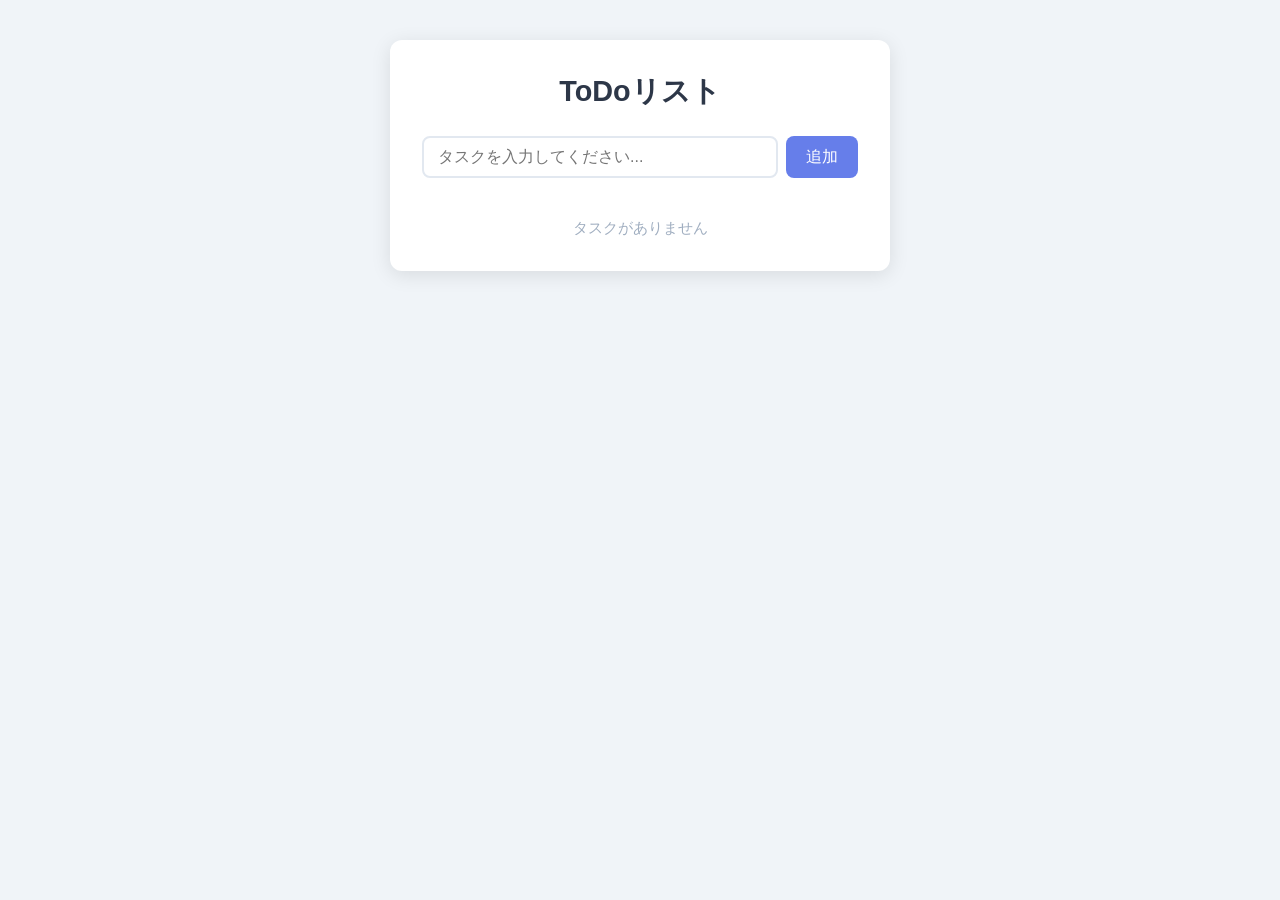
==== index.html @ 4fa1bec3 "ToDoリストアプリを作成 タスクの追加・チェック・削除ができるシンプルなToDoリスト。 localStorageでデータを保存し、ページ再読み込み後も維持される。  https://claude." ====
<!DOCTYPE html>
<html lang="ja">
<head>
  <meta charset="UTF-8">
  <meta name="viewport" content="width=device-width, initial-scale=1.0">
  <title>ToDoリスト</title>
  <link rel="stylesheet" href="style.css">
</head>
<body>
  <div class="container">
    <h1>ToDoリスト</h1>

    <div class="input-area">
      <input type="text" id="task-input" placeholder="タスクを入力してください..." />
      <button id="add-btn">追加</button>
    </div>

    <ul id="task-list"></ul>

    <p class="empty-msg" id="empty-msg">タスクがありません</p>
  </div>

  <script src="app.js"></script>
</body>
</html>
---- style.css ----
* {
  box-sizing: border-box;
  margin: 0;
  padding: 0;
}

body {
  font-family: 'Helvetica Neue', Arial, sans-serif;
  background: #f0f4f8;
  min-height: 100vh;
  display: flex;
  align-items: flex-start;
  justify-content: center;
  padding: 40px 16px;
}

.container {
  background: #fff;
  border-radius: 12px;
  box-shadow: 0 4px 20px rgba(0, 0, 0, 0.1);
  padding: 32px;
  width: 100%;
  max-width: 500px;
}

h1 {
  font-size: 1.8rem;
  color: #2d3748;
  margin-bottom: 24px;
  text-align: center;
}

.input-area {
  display: flex;
  gap: 8px;
  margin-bottom: 24px;
}

#task-input {
  flex: 1;
  padding: 10px 14px;
  border: 2px solid #e2e8f0;
  border-radius: 8px;
  font-size: 1rem;
  outline: none;
  transition: border-color 0.2s;
}

#task-input:focus {
  border-color: #667eea;
}

#add-btn {
  padding: 10px 20px;
  background: #667eea;
  color: #fff;
  border: none;
  border-radius: 8px;
  font-size: 1rem;
  cursor: pointer;
  transition: background 0.2s;
  white-space: nowrap;
}

#add-btn:hover {
  background: #5a67d8;
}

#task-list {
  list-style: none;
  display: flex;
  flex-direction: column;
  gap: 10px;
}

.task-item {
  display: flex;
  align-items: center;
  gap: 12px;
  padding: 12px 14px;
  border: 2px solid #e2e8f0;
  border-radius: 8px;
  transition: background 0.2s, border-color 0.2s;
}

.task-item.done {
  background: #f7fafc;
  border-color: #c6f6d5;
}

.task-item input[type="checkbox"] {
  width: 20px;
  height: 20px;
  accent-color: #48bb78;
  cursor: pointer;
  flex-shrink: 0;
}

.task-text {
  flex: 1;
  font-size: 1rem;
  color: #2d3748;
  word-break: break-word;
  transition: color 0.2s;
}

.task-item.done .task-text {
  text-decoration: line-through;
  color: #a0aec0;
}

.delete-btn {
  background: none;
  border: none;
  color: #cbd5e0;
  font-size: 1.2rem;
  cursor: pointer;
  padding: 2px 6px;
  border-radius: 4px;
  transition: color 0.2s, background 0.2s;
  flex-shrink: 0;
}

.delete-btn:hover {
  color: #e53e3e;
  background: #fff5f5;
}

.empty-msg {
  text-align: center;
  color: #a0aec0;
  font-size: 0.95rem;
  margin-top: 16px;
}
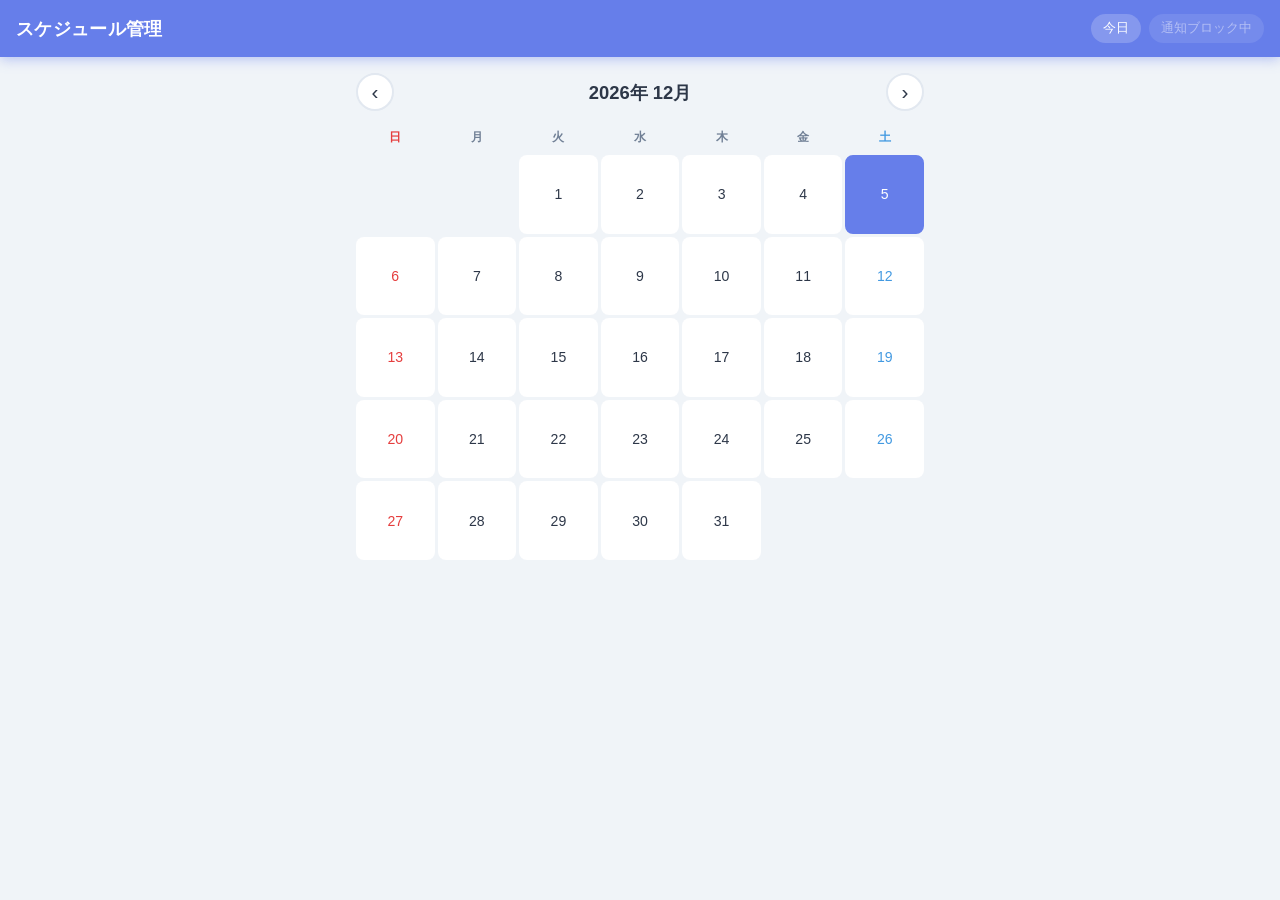
==== commit e51a86fa: "カレンダー機能・PWA・通知機能を追加 - 月カレンダーUI（日付クリックでボトムシート表示） - 1日最大10タスク、通知時刻の設定に対応 - Service Worker によるバックグラウンド通" ====
--- a/index.html
+++ b/index.html
@@ -2,24 +2,83 @@
 <html lang="ja">
 <head>
   <meta charset="UTF-8">
-  <meta name="viewport" content="width=device-width, initial-scale=1.0">
-  <title>ToDoリスト</title>
-  <link rel="stylesheet" href="style.css">
+  <meta name="viewport" content="width=device-width, initial-scale=1.0, viewport-fit=cover">
+  <meta name="theme-color" content="#667eea">
+  <meta name="mobile-web-app-capable" content="yes">
+  <meta name="apple-mobile-web-app-capable" content="yes">
+  <meta name="apple-mobile-web-app-status-bar-style" content="black-translucent">
+  <meta name="apple-mobile-web-app-title" content="スケジュール">
+  <title>スケジュール管理</title>
+  <link rel="stylesheet" href="./style.css">
+  <link rel="manifest" href="./manifest.json">
+  <link rel="apple-touch-icon" href="./icons/icon.svg">
 </head>
 <body>
-  <div class="container">
-    <h1>ToDoリスト</h1>
 
-    <div class="input-area">
-      <input type="text" id="task-input" placeholder="タスクを入力してください..." />
-      <button id="add-btn">追加</button>
+  <!-- Header -->
+  <header class="app-header">
+    <h1>スケジュール管理</h1>
+    <div class="header-actions">
+      <button class="header-btn" id="today-btn">今日</button>
+      <button class="header-btn" id="notify-permission-btn">通知を許可</button>
     </div>
+  </header>
 
-    <ul id="task-list"></ul>
-
-    <p class="empty-msg" id="empty-msg">タスクがありません</p>
+  <!-- PWA install banner -->
+  <div class="install-banner" id="install-banner" style="display:none">
+    <p>ホーム画面に追加してアプリとして使えます</p>
+    <div class="install-banner-actions">
+      <button class="install-btn" id="install-btn">追加する</button>
+      <button class="dismiss-btn" id="dismiss-install" aria-label="閉じる">✕</button>
+    </div>
   </div>
 
-  <script src="app.js"></script>
+  <!-- Calendar -->
+  <main class="calendar-container">
+    <div class="cal-nav">
+      <button class="cal-nav-btn" id="prev-month" aria-label="前の月">&#8249;</button>
+      <span id="cal-title"></span>
+      <button class="cal-nav-btn" id="next-month" aria-label="次の月">&#8250;</button>
+    </div>
+    <div class="cal-grid" id="cal-grid"></div>
+  </main>
+
+  <!-- Overlay -->
+  <div class="panel-overlay" id="panel-overlay"></div>
+
+  <!-- Day panel (bottom sheet) -->
+  <div class="day-panel" id="day-panel" role="dialog" aria-modal="true">
+    <div class="panel-handle"></div>
+    <div class="panel-header">
+      <h2 id="panel-date"></h2>
+      <button class="close-btn" id="close-panel-btn" aria-label="閉じる">✕</button>
+    </div>
+    <div class="panel-body">
+      <p class="task-count" id="task-count"></p>
+      <ul id="day-task-list"></ul>
+      <p class="empty-msg" id="day-empty-msg">タスクがありません</p>
+      <p class="limit-msg" id="limit-msg" style="display:none">タスクは最大10件です</p>
+
+      <div class="add-task-area" id="add-task-area">
+        <div class="input-row">
+          <input
+            type="text"
+            class="task-input"
+            id="new-task-input"
+            placeholder="タスクを入力..."
+            autocomplete="off"
+          />
+          <button class="add-btn" id="add-task-btn">追加</button>
+        </div>
+        <div class="notify-row">
+          <label class="notify-label" for="notify-time-input">🔔 通知時刻</label>
+          <input type="time" class="notify-input" id="notify-time-input" />
+          <span class="notify-hint">（任意）</span>
+        </div>
+      </div>
+    </div>
+  </div>
+
+  <script src="./app.js"></script>
 </body>
 </html>
--- a/style.css
+++ b/style.css
@@ -1,85 +1,395 @@
-* {
+/* ================================================================
+   Reset & Variables
+   ================================================================ */
+*, *::before, *::after {
   box-sizing: border-box;
   margin: 0;
   padding: 0;
 }
 
+:root {
+  --primary:       #667eea;
+  --primary-dark:  #5a67d8;
+  --bg:            #f0f4f8;
+  --white:         #ffffff;
+  --text:          #2d3748;
+  --text-light:    #718096;
+  --border:        #e2e8f0;
+  --success:       #48bb78;
+  --danger:        #e53e3e;
+  --sun:           #e53e3e;
+  --sat:           #4299e1;
+  --radius:        12px;
+  --shadow:        0 4px 20px rgba(0,0,0,0.10);
+}
+
 body {
-  font-family: 'Helvetica Neue', Arial, sans-serif;
-  background: #f0f4f8;
+  font-family: 'Helvetica Neue', Arial, 'Hiragino Sans', 'Yu Gothic', sans-serif;
+  background: var(--bg);
   min-height: 100vh;
-  display: flex;
-  align-items: flex-start;
-  justify-content: center;
-  padding: 40px 16px;
-}
-
-.container {
-  background: #fff;
-  border-radius: 12px;
-  box-shadow: 0 4px 20px rgba(0, 0, 0, 0.1);
-  padding: 32px;
-  width: 100%;
-  max-width: 500px;
-}
-
-h1 {
-  font-size: 1.8rem;
-  color: #2d3748;
-  margin-bottom: 24px;
-  text-align: center;
-}
-
-.input-area {
+  color: var(--text);
+  -webkit-tap-highlight-color: transparent;
+  /* Prevent text selection on calendar tap */
+  user-select: none;
+}
+
+/* ================================================================
+   Header
+   ================================================================ */
+.app-header {
+  position: sticky;
+  top: 0;
+  z-index: 100;
+  background: var(--primary);
+  color: var(--white);
+  display: flex;
+  align-items: center;
+  justify-content: space-between;
+  padding: 14px 16px;
+  padding-top: calc(14px + env(safe-area-inset-top));
+  box-shadow: 0 2px 12px rgba(102, 126, 234, 0.45);
+}
+
+.app-header h1 {
+  font-size: 1.1rem;
+  font-weight: 700;
+  letter-spacing: 0.02em;
+}
+
+.header-actions {
   display: flex;
   gap: 8px;
-  margin-bottom: 24px;
-}
-
-#task-input {
-  flex: 1;
-  padding: 10px 14px;
-  border: 2px solid #e2e8f0;
-  border-radius: 8px;
-  font-size: 1rem;
-  outline: none;
-  transition: border-color 0.2s;
-}
-
-#task-input:focus {
-  border-color: #667eea;
-}
-
-#add-btn {
-  padding: 10px 20px;
-  background: #667eea;
-  color: #fff;
+}
+
+.header-btn {
+  background: rgba(255, 255, 255, 0.2);
+  color: var(--white);
   border: none;
-  border-radius: 8px;
-  font-size: 1rem;
+  padding: 6px 12px;
+  border-radius: 20px;
+  font-size: 0.8rem;
+  font-family: inherit;
   cursor: pointer;
   transition: background 0.2s;
   white-space: nowrap;
 }
 
-#add-btn:hover {
-  background: #5a67d8;
-}
-
-#task-list {
+.header-btn:hover,
+.header-btn:active {
+  background: rgba(255, 255, 255, 0.35);
+}
+
+.header-btn.active {
+  background: rgba(255, 255, 255, 0.92);
+  color: var(--primary);
+  font-weight: 700;
+}
+
+.header-btn:disabled {
+  opacity: 0.5;
+  cursor: not-allowed;
+}
+
+/* ================================================================
+   Install Banner
+   ================================================================ */
+.install-banner {
+  display: flex;
+  align-items: center;
+  justify-content: space-between;
+  gap: 12px;
+  margin: 12px 16px 0;
+  padding: 12px 16px;
+  background: linear-gradient(135deg, var(--primary), var(--primary-dark));
+  color: var(--white);
+  border-radius: var(--radius);
+  font-size: 0.88rem;
+  line-height: 1.4;
+}
+
+.install-banner-actions {
+  display: flex;
+  align-items: center;
+  gap: 8px;
+  flex-shrink: 0;
+}
+
+.install-btn {
+  background: var(--white);
+  color: var(--primary);
+  border: none;
+  padding: 7px 14px;
+  border-radius: 20px;
+  font-size: 0.82rem;
+  font-weight: 700;
+  font-family: inherit;
+  cursor: pointer;
+  white-space: nowrap;
+  transition: opacity 0.2s;
+}
+
+.install-btn:hover { opacity: 0.9; }
+
+.dismiss-btn {
+  background: none;
+  border: none;
+  color: rgba(255, 255, 255, 0.8);
+  font-size: 1.1rem;
+  cursor: pointer;
+  padding: 4px;
+  line-height: 1;
+}
+
+/* ================================================================
+   Calendar Container
+   ================================================================ */
+.calendar-container {
+  padding: 16px;
+  max-width: 600px;
+  margin: 0 auto;
+}
+
+.cal-nav {
+  display: flex;
+  align-items: center;
+  justify-content: space-between;
+  margin-bottom: 12px;
+}
+
+#cal-title {
+  font-size: 1.15rem;
+  font-weight: 700;
+  color: var(--text);
+}
+
+.cal-nav-btn {
+  background: var(--white);
+  border: 2px solid var(--border);
+  width: 38px;
+  height: 38px;
+  border-radius: 50%;
+  font-size: 1.3rem;
+  line-height: 1;
+  cursor: pointer;
+  display: flex;
+  align-items: center;
+  justify-content: center;
+  color: var(--text);
+  transition: border-color 0.2s, color 0.2s;
+}
+
+.cal-nav-btn:hover,
+.cal-nav-btn:active {
+  border-color: var(--primary);
+  color: var(--primary);
+}
+
+/* ================================================================
+   Calendar Grid
+   ================================================================ */
+.cal-grid {
+  display: grid;
+  grid-template-columns: repeat(7, 1fr);
+  gap: 3px;
+}
+
+.day-header {
+  text-align: center;
+  font-size: 0.78rem;
+  font-weight: 600;
+  color: var(--text-light);
+  padding: 6px 0;
+}
+
+.day-header.sun { color: var(--sun); }
+.day-header.sat { color: var(--sat); }
+
+.cal-day {
+  aspect-ratio: 1 / 1;
+  display: flex;
+  flex-direction: column;
+  align-items: center;
+  justify-content: center;
+  gap: 3px;
+  border-radius: 8px;
+  cursor: pointer;
+  background: var(--white);
+  border: 2px solid transparent;
+  transition: background 0.15s, border-color 0.15s;
+}
+
+.cal-day:hover,
+.cal-day:active {
+  background: #ebf4ff;
+  border-color: var(--primary);
+}
+
+.cal-day.empty {
+  background: transparent;
+  cursor: default;
+  border-color: transparent;
+  pointer-events: none;
+}
+
+.cal-day.today {
+  background: var(--primary);
+  border-color: var(--primary);
+}
+
+.cal-day.selected:not(.today) {
+  border-color: var(--primary);
+  background: #ebf4ff;
+}
+
+.cal-day.today.selected {
+  background: var(--primary-dark);
+  border-color: var(--primary-dark);
+}
+
+.day-num {
+  font-size: 0.88rem;
+  color: var(--text);
+  line-height: 1;
+  font-weight: 500;
+}
+
+.cal-day.sun .day-num { color: var(--sun); }
+.cal-day.sat .day-num { color: var(--sat); }
+.cal-day.today .day-num { color: var(--white) !important; }
+
+.task-dot {
+  width: 5px;
+  height: 5px;
+  border-radius: 50%;
+  background: var(--primary);
+  flex-shrink: 0;
+}
+
+.task-dot.all-done { background: var(--success); }
+.cal-day.today .task-dot { background: rgba(255,255,255,0.8); }
+
+/* ================================================================
+   Overlay
+   ================================================================ */
+.panel-overlay {
+  position: fixed;
+  inset: 0;
+  background: rgba(0, 0, 0, 0.45);
+  z-index: 200;
+  opacity: 0;
+  pointer-events: none;
+  transition: opacity 0.3s;
+}
+
+.panel-overlay.open {
+  opacity: 1;
+  pointer-events: auto;
+}
+
+/* ================================================================
+   Day Panel — Mobile bottom sheet
+   ================================================================ */
+.day-panel {
+  position: fixed;
+  bottom: 0;
+  left: 0;
+  right: 0;
+  z-index: 300;
+  background: var(--white);
+  border-radius: 20px 20px 0 0;
+  transform: translateY(100%);
+  transition: transform 0.35s cubic-bezier(0.32, 0.72, 0, 1);
+  max-height: 88vh;
+  display: flex;
+  flex-direction: column;
+  /* Account for notch / home indicator */
+  padding-bottom: env(safe-area-inset-bottom);
+}
+
+.day-panel.open {
+  transform: translateY(0);
+}
+
+.panel-handle {
+  width: 40px;
+  height: 4px;
+  background: var(--border);
+  border-radius: 2px;
+  margin: 10px auto 0;
+  flex-shrink: 0;
+}
+
+.panel-header {
+  display: flex;
+  align-items: center;
+  justify-content: space-between;
+  padding: 14px 20px 12px;
+  border-bottom: 1px solid var(--border);
+  flex-shrink: 0;
+}
+
+.panel-header h2 {
+  font-size: 1rem;
+  font-weight: 700;
+  color: var(--text);
+}
+
+.close-btn {
+  width: 32px;
+  height: 32px;
+  border-radius: 50%;
+  border: none;
+  background: var(--border);
+  color: var(--text-light);
+  font-size: 1rem;
+  cursor: pointer;
+  display: flex;
+  align-items: center;
+  justify-content: center;
+  transition: background 0.2s;
+  flex-shrink: 0;
+}
+
+.close-btn:hover,
+.close-btn:active {
+  background: #cbd5e0;
+}
+
+.panel-body {
+  overflow-y: auto;
+  flex: 1;
+  padding: 12px 20px 20px;
+  -webkit-overflow-scrolling: touch;
+}
+
+/* ================================================================
+   Task Count
+   ================================================================ */
+.task-count {
+  font-size: 0.8rem;
+  color: var(--text-light);
+  text-align: right;
+  margin-bottom: 10px;
+}
+
+/* ================================================================
+   Task List
+   ================================================================ */
+#day-task-list {
   list-style: none;
   display: flex;
   flex-direction: column;
+  gap: 8px;
+}
+
+.task-item {
+  display: flex;
+  align-items: center;
   gap: 10px;
-}
-
-.task-item {
-  display: flex;
-  align-items: center;
-  gap: 12px;
-  padding: 12px 14px;
-  border: 2px solid #e2e8f0;
-  border-radius: 8px;
+  padding: 11px 12px;
+  border: 2px solid var(--border);
+  border-radius: 10px;
+  background: var(--white);
   transition: background 0.2s, border-color 0.2s;
 }
 
@@ -91,22 +401,38 @@
 .task-item input[type="checkbox"] {
   width: 20px;
   height: 20px;
-  accent-color: #48bb78;
-  cursor: pointer;
-  flex-shrink: 0;
+  accent-color: var(--success);
+  cursor: pointer;
+  flex-shrink: 0;
+}
+
+.task-text-wrap {
+  flex: 1;
+  min-width: 0;
 }
 
 .task-text {
-  flex: 1;
-  font-size: 1rem;
-  color: #2d3748;
+  display: block;
+  font-size: 0.95rem;
+  color: var(--text);
   word-break: break-word;
-  transition: color 0.2s;
+  user-select: text;
 }
 
 .task-item.done .task-text {
   text-decoration: line-through;
-  color: #a0aec0;
+  color: var(--text-light);
+}
+
+.notify-time-tag {
+  display: block;
+  font-size: 0.75rem;
+  color: var(--primary);
+  margin-top: 2px;
+}
+
+.task-item.done .notify-time-tag {
+  color: var(--text-light);
 }
 
 .delete-btn {
@@ -115,20 +441,147 @@
   color: #cbd5e0;
   font-size: 1.2rem;
   cursor: pointer;
-  padding: 2px 6px;
-  border-radius: 4px;
+  padding: 4px 6px;
+  border-radius: 6px;
+  flex-shrink: 0;
+  line-height: 1;
   transition: color 0.2s, background 0.2s;
-  flex-shrink: 0;
-}
-
-.delete-btn:hover {
-  color: #e53e3e;
+}
+
+.delete-btn:hover,
+.delete-btn:active {
+  color: var(--danger);
   background: #fff5f5;
 }
 
 .empty-msg {
   text-align: center;
-  color: #a0aec0;
+  color: var(--text-light);
+  font-size: 0.9rem;
+  padding: 24px 0 8px;
+}
+
+.limit-msg {
+  text-align: center;
+  color: var(--danger);
+  font-size: 0.85rem;
+  padding: 10px;
+  background: #fff5f5;
+  border-radius: 8px;
+  margin-bottom: 8px;
+}
+
+/* ================================================================
+   Add Task Form
+   ================================================================ */
+.add-task-area {
+  display: flex;
+  flex-direction: column;
+  gap: 8px;
+  margin-top: 14px;
+  padding-top: 14px;
+  border-top: 1px solid var(--border);
+}
+
+.input-row {
+  display: flex;
+  gap: 8px;
+}
+
+.task-input {
+  flex: 1;
+  padding: 10px 14px;
+  border: 2px solid var(--border);
+  border-radius: 8px;
+  font-size: 1rem;
+  font-family: inherit;
+  color: var(--text);
+  outline: none;
+  transition: border-color 0.2s;
+  user-select: text;
+}
+
+.task-input:focus {
+  border-color: var(--primary);
+}
+
+.add-btn {
+  padding: 10px 18px;
+  background: var(--primary);
+  color: var(--white);
+  border: none;
+  border-radius: 8px;
   font-size: 0.95rem;
-  margin-top: 16px;
-}
+  font-family: inherit;
+  font-weight: 600;
+  cursor: pointer;
+  white-space: nowrap;
+  transition: background 0.2s;
+}
+
+.add-btn:hover,
+.add-btn:active {
+  background: var(--primary-dark);
+}
+
+.notify-row {
+  display: flex;
+  align-items: center;
+  gap: 8px;
+  flex-wrap: wrap;
+}
+
+.notify-label {
+  font-size: 0.85rem;
+  color: var(--text-light);
+  white-space: nowrap;
+}
+
+.notify-input {
+  flex: 1;
+  min-width: 120px;
+  padding: 8px 10px;
+  border: 2px solid var(--border);
+  border-radius: 8px;
+  font-size: 0.95rem;
+  font-family: inherit;
+  color: var(--text);
+  outline: none;
+  transition: border-color 0.2s;
+}
+
+.notify-input:focus {
+  border-color: var(--primary);
+}
+
+.notify-hint {
+  font-size: 0.78rem;
+  color: var(--text-light);
+}
+
+/* ================================================================
+   Desktop — show panel as a centered modal instead of bottom sheet
+   ================================================================ */
+@media (min-width: 600px) {
+  .day-panel {
+    bottom: auto;
+    top: 50%;
+    left: 50%;
+    right: auto;
+    width: 90%;
+    max-width: 460px;
+    max-height: 80vh;
+    border-radius: 16px;
+    transform: translate(-50%, -44%) scale(0.94);
+    opacity: 0;
+    transition: transform 0.3s cubic-bezier(0.32, 0.72, 0, 1),
+                opacity  0.3s;
+  }
+
+  .day-panel.open {
+    transform: translate(-50%, -50%) scale(1);
+    opacity: 1;
+  }
+
+  .panel-handle { display: none; }
+}
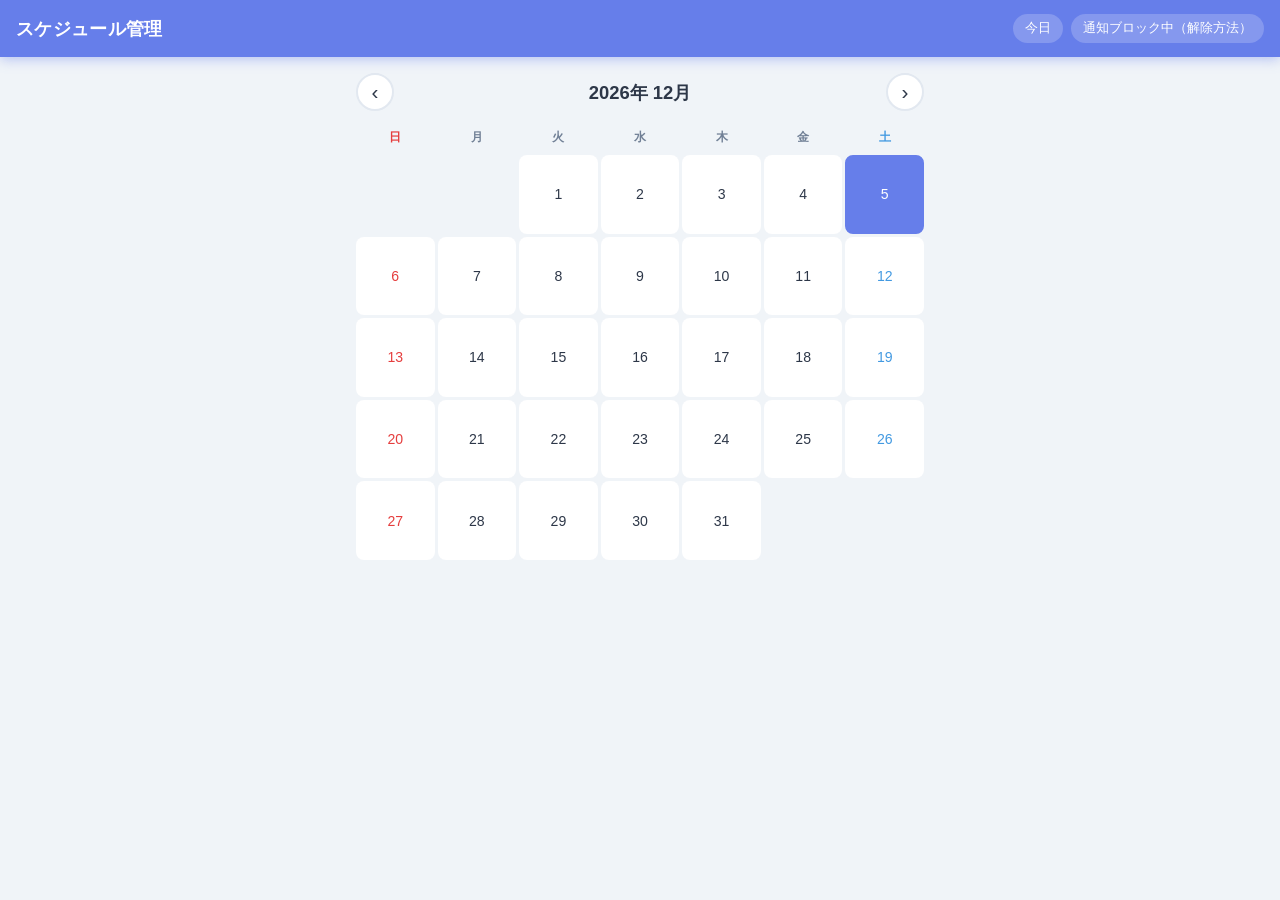
==== commit dc331df6: "タイムライン表示・通知ブロック解除案内を追加 - 日付パネルを24時間タイムライン表示に刷新 - 時刻ラベルまたは時間帯をクリックするとインライン入力が開く - タスク追加時に選択した時刻が自動セット" ====
--- a/index.html
+++ b/index.html
@@ -53,29 +53,8 @@
       <h2 id="panel-date"></h2>
       <button class="close-btn" id="close-panel-btn" aria-label="閉じる">✕</button>
     </div>
-    <div class="panel-body">
-      <p class="task-count" id="task-count"></p>
-      <ul id="day-task-list"></ul>
-      <p class="empty-msg" id="day-empty-msg">タスクがありません</p>
-      <p class="limit-msg" id="limit-msg" style="display:none">タスクは最大10件です</p>
-
-      <div class="add-task-area" id="add-task-area">
-        <div class="input-row">
-          <input
-            type="text"
-            class="task-input"
-            id="new-task-input"
-            placeholder="タスクを入力..."
-            autocomplete="off"
-          />
-          <button class="add-btn" id="add-task-btn">追加</button>
-        </div>
-        <div class="notify-row">
-          <label class="notify-label" for="notify-time-input">🔔 通知時刻</label>
-          <input type="time" class="notify-input" id="notify-time-input" />
-          <span class="notify-hint">（任意）</span>
-        </div>
-      </div>
+    <div class="panel-body" id="panel-body">
+      <!-- タイムラインはJavaScriptで生成 -->
     </div>
   </div>
 
--- a/style.css
+++ b/style.css
@@ -557,6 +557,156 @@
 .notify-hint {
   font-size: 0.78rem;
   color: var(--text-light);
+}
+
+/* ================================================================
+   Timeline
+   ================================================================ */
+.timeline {
+  display: flex;
+  flex-direction: column;
+}
+
+.time-row {
+  display: flex;
+  align-items: flex-start;
+  min-height: 44px;
+  border-bottom: 1px solid var(--border);
+}
+
+.time-label {
+  width: 52px;
+  padding: 12px 8px 12px 0;
+  font-size: 0.78rem;
+  font-weight: 600;
+  color: var(--text-light);
+  flex-shrink: 0;
+  line-height: 1;
+  cursor: pointer;
+  transition: color 0.15s;
+  user-select: none;
+}
+
+.time-label:hover {
+  color: var(--primary);
+}
+
+.time-content {
+  flex: 1;
+  padding: 4px 0;
+  display: flex;
+  flex-direction: column;
+  gap: 4px;
+}
+
+/* 空エリアをクリック可能にする透明トリガー */
+.time-add-trigger {
+  min-height: 36px;
+  cursor: pointer;
+  border-radius: 6px;
+  transition: background 0.15s;
+}
+
+.time-add-trigger:hover {
+  background: #ebf4ff;
+}
+
+/* インライン追加フォーム */
+.inline-add {
+  display: flex;
+  align-items: center;
+  gap: 6px;
+  padding: 4px 0;
+}
+
+.inline-add-input {
+  flex: 1;
+  padding: 8px 10px;
+  border: 2px solid var(--primary);
+  border-radius: 8px;
+  font-size: 0.95rem;
+  font-family: inherit;
+  color: var(--text);
+  outline: none;
+  user-select: text;
+}
+
+.inline-add-submit {
+  padding: 8px 12px;
+  background: var(--primary);
+  color: var(--white);
+  border: none;
+  border-radius: 8px;
+  font-size: 0.85rem;
+  font-family: inherit;
+  font-weight: 600;
+  cursor: pointer;
+  white-space: nowrap;
+  transition: background 0.2s;
+}
+
+.inline-add-submit:hover,
+.inline-add-submit:active {
+  background: var(--primary-dark);
+}
+
+.inline-add-cancel {
+  width: 30px;
+  height: 30px;
+  border-radius: 50%;
+  border: none;
+  background: var(--border);
+  color: var(--text-light);
+  font-size: 0.9rem;
+  cursor: pointer;
+  display: flex;
+  align-items: center;
+  justify-content: center;
+  flex-shrink: 0;
+  transition: background 0.2s;
+}
+
+.inline-add-cancel:hover {
+  background: #cbd5e0;
+}
+
+/* 時刻なしセクション */
+.unscheduled-section {
+  border-bottom: 2px solid var(--border);
+  margin-bottom: 4px;
+  padding-bottom: 8px;
+}
+
+.section-label {
+  font-size: 0.72rem;
+  font-weight: 700;
+  color: var(--text-light);
+  letter-spacing: 0.05em;
+  padding: 8px 0 6px;
+  text-transform: uppercase;
+}
+
+/* 時刻なしセクションの「＋ 追加」ボタン */
+.time-add-btn {
+  font-size: 0.85rem;
+  color: var(--primary);
+  background: none;
+  border: none;
+  cursor: pointer;
+  padding: 6px 0;
+  font-family: inherit;
+  transition: opacity 0.15s;
+}
+
+.time-add-btn:hover {
+  opacity: 0.7;
+}
+
+/* タスクアイテム（タイムライン内） */
+.time-content .task-item {
+  border-radius: 8px;
+  padding: 8px 10px;
+  margin: 2px 0;
 }
 
 /* ================================================================
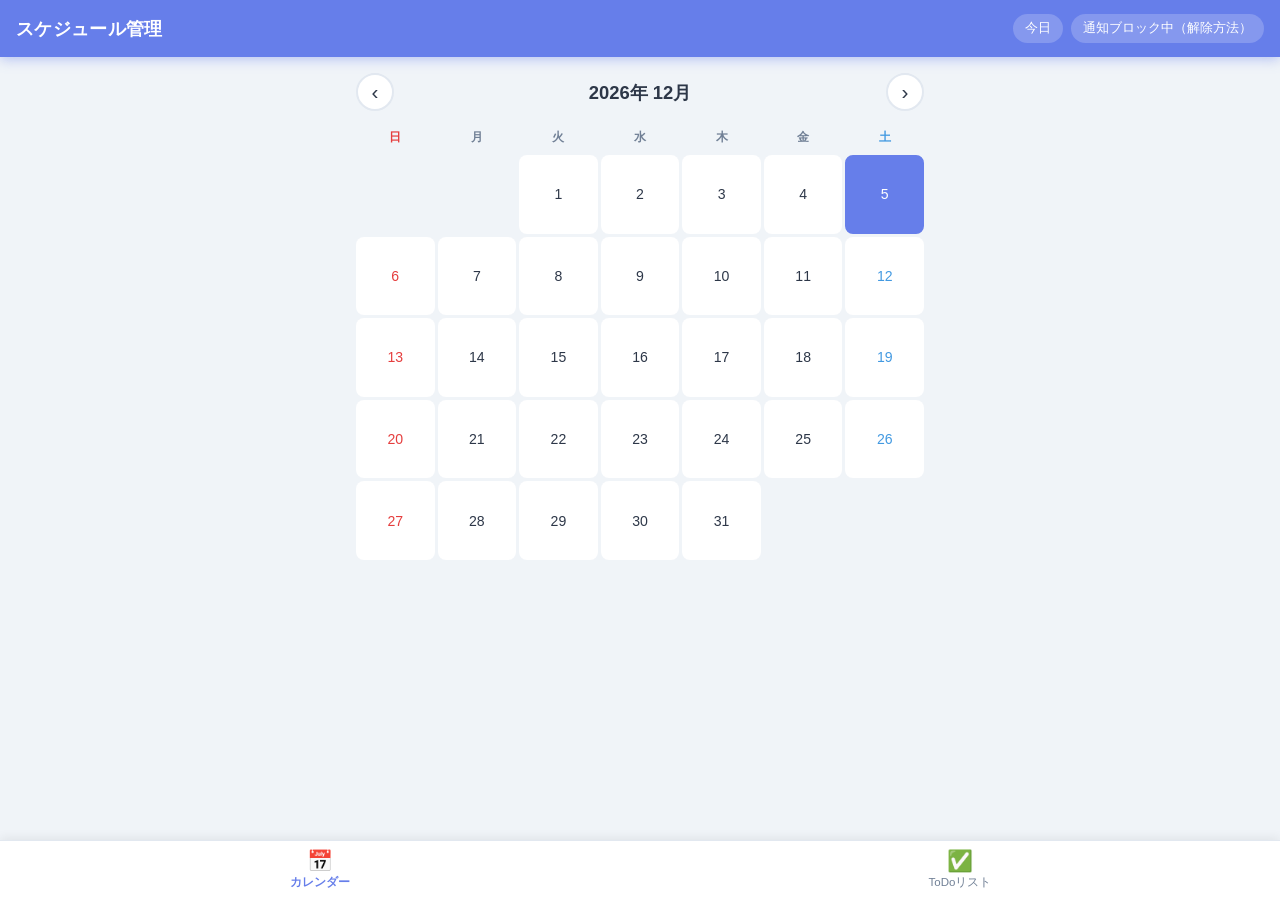
==== commit cdddfb28: "カレンダーとToDo連携・曜日クリック・UIデザイン改善 - 曜日ヘッダー（日〜土）をクリックするとその曜日の直近日付でパネルを開く - todo.htmlをcalendarTasksストレージに統合" ====
--- a/index.html
+++ b/index.html
@@ -58,6 +58,18 @@
     </div>
   </div>
 
+  <!-- Bottom navigation -->
+  <nav class="bottom-nav">
+    <a href="./index.html" class="nav-item active">
+      <span class="nav-icon">📅</span>
+      <span>カレンダー</span>
+    </a>
+    <a href="./todo.html" class="nav-item">
+      <span class="nav-icon">✅</span>
+      <span>ToDoリスト</span>
+    </a>
+  </nav>
+
   <script src="./app.js"></script>
 </body>
 </html>
--- a/style.css
+++ b/style.css
@@ -199,10 +199,25 @@
   font-weight: 600;
   color: var(--text-light);
   padding: 6px 0;
+  border-radius: 6px;
+  transition: background 0.15s, color 0.15s;
 }
 
 .day-header.sun { color: var(--sun); }
 .day-header.sat { color: var(--sat); }
+
+.day-header.clickable {
+  cursor: pointer;
+  user-select: none;
+}
+
+.day-header.clickable:hover {
+  background: #ebf4ff;
+  color: var(--primary);
+}
+
+.day-header.clickable.sun:hover { color: var(--sun); background: #fff5f5; }
+.day-header.clickable.sat:hover { color: var(--sat); background: #ebf8ff; }
 
 .cal-day {
   aspect-ratio: 1 / 1;
@@ -735,3 +750,41 @@
 
   .panel-handle { display: none; }
 }
+
+/* ================================================================
+   Bottom Navigation
+   ================================================================ */
+.bottom-nav {
+  position: fixed;
+  bottom: 0;
+  left: 0;
+  right: 0;
+  background: var(--white);
+  border-top: 1px solid var(--border);
+  display: flex;
+  padding-bottom: env(safe-area-inset-bottom);
+  z-index: 100;
+  box-shadow: 0 -2px 10px rgba(0,0,0,0.07);
+}
+
+.nav-item {
+  flex: 1;
+  display: flex;
+  flex-direction: column;
+  align-items: center;
+  padding: 10px 0;
+  text-decoration: none;
+  color: var(--text-light);
+  font-size: 0.72rem;
+  gap: 3px;
+  transition: color 0.2s;
+  font-family: inherit;
+}
+
+.nav-item.active { color: var(--primary); font-weight: 600; }
+.nav-item:hover  { color: var(--primary); }
+
+.nav-icon { font-size: 1.3rem; line-height: 1; }
+
+/* Prevent calendar from being hidden behind bottom nav */
+.calendar-container { padding-bottom: 72px; }
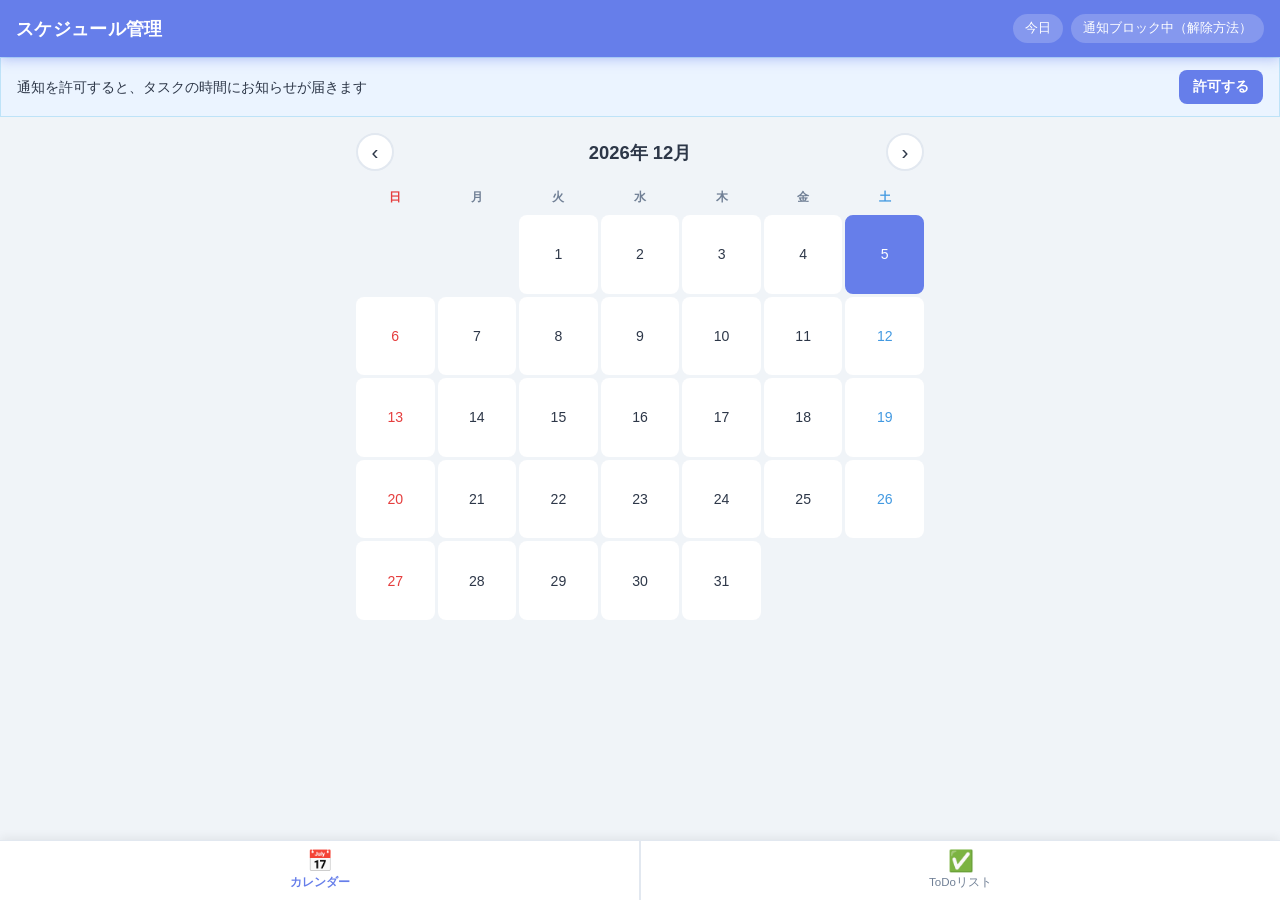
==== commit 19b1bf79: "Fix Android notification permission and add notify banner - Remove automatic permission request on l" ====
--- a/index.html
+++ b/index.html
@@ -23,6 +23,12 @@
       <button class="header-btn" id="notify-permission-btn">通知を許可</button>
     </div>
   </header>
+
+  <!-- Notification permission banner -->
+  <div class="notify-banner" id="notify-banner" style="display:none">
+    <p>通知を許可すると、タスクの時間にお知らせが届きます</p>
+    <button id="notify-banner-btn">許可する</button>
+  </div>
 
   <!-- PWA install banner -->
   <div class="install-banner" id="install-banner" style="display:none">
--- a/style.css
+++ b/style.css
@@ -31,6 +31,37 @@
   -webkit-tap-highlight-color: transparent;
   /* Prevent text selection on calendar tap */
   user-select: none;
+}
+
+/* ================================================================
+   Notification permission banner
+   ================================================================ */
+.notify-banner {
+  display: flex;
+  align-items: center;
+  justify-content: space-between;
+  gap: 12px;
+  background: #ebf4ff;
+  border: 1.5px solid #bee3f8;
+  padding: 12px 16px;
+  font-size: 0.88rem;
+  color: var(--text);
+}
+
+.notify-banner p { flex: 1; }
+
+.notify-banner button {
+  padding: 8px 14px;
+  background: var(--primary);
+  color: var(--white);
+  border: none;
+  border-radius: 8px;
+  font-size: 0.85rem;
+  font-family: inherit;
+  font-weight: 600;
+  cursor: pointer;
+  white-space: nowrap;
+  flex-shrink: 0;
 }
 
 /* ================================================================
@@ -784,6 +815,8 @@
 .nav-item.active { color: var(--primary); font-weight: 600; }
 .nav-item:hover  { color: var(--primary); }
 
+.nav-item:first-child { border-right: 2px solid var(--border); }
+
 .nav-icon { font-size: 1.3rem; line-height: 1; }
 
 /* Prevent calendar from being hidden behind bottom nav */
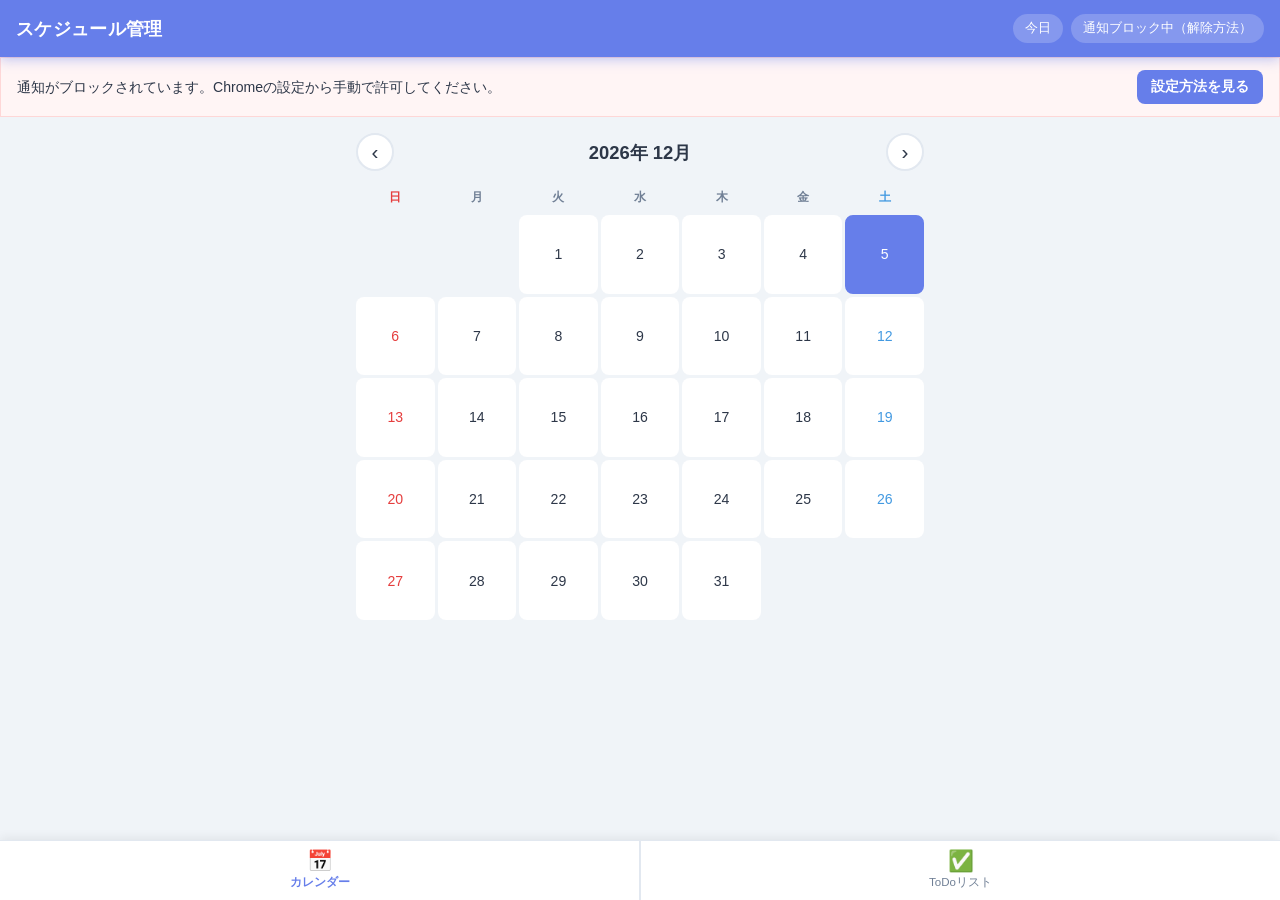
==== commit ad40019b: "Improve notification permission UX for Android - Distinguish between denied vs default permission st" ====
--- a/index.html
+++ b/index.html
@@ -26,7 +26,7 @@
 
   <!-- Notification permission banner -->
   <div class="notify-banner" id="notify-banner" style="display:none">
-    <p>通知を許可すると、タスクの時間にお知らせが届きます</p>
+    <p id="notify-banner-msg">通知を許可すると、タスクの時間にお知らせが届きます</p>
     <button id="notify-banner-btn">許可する</button>
   </div>
 
